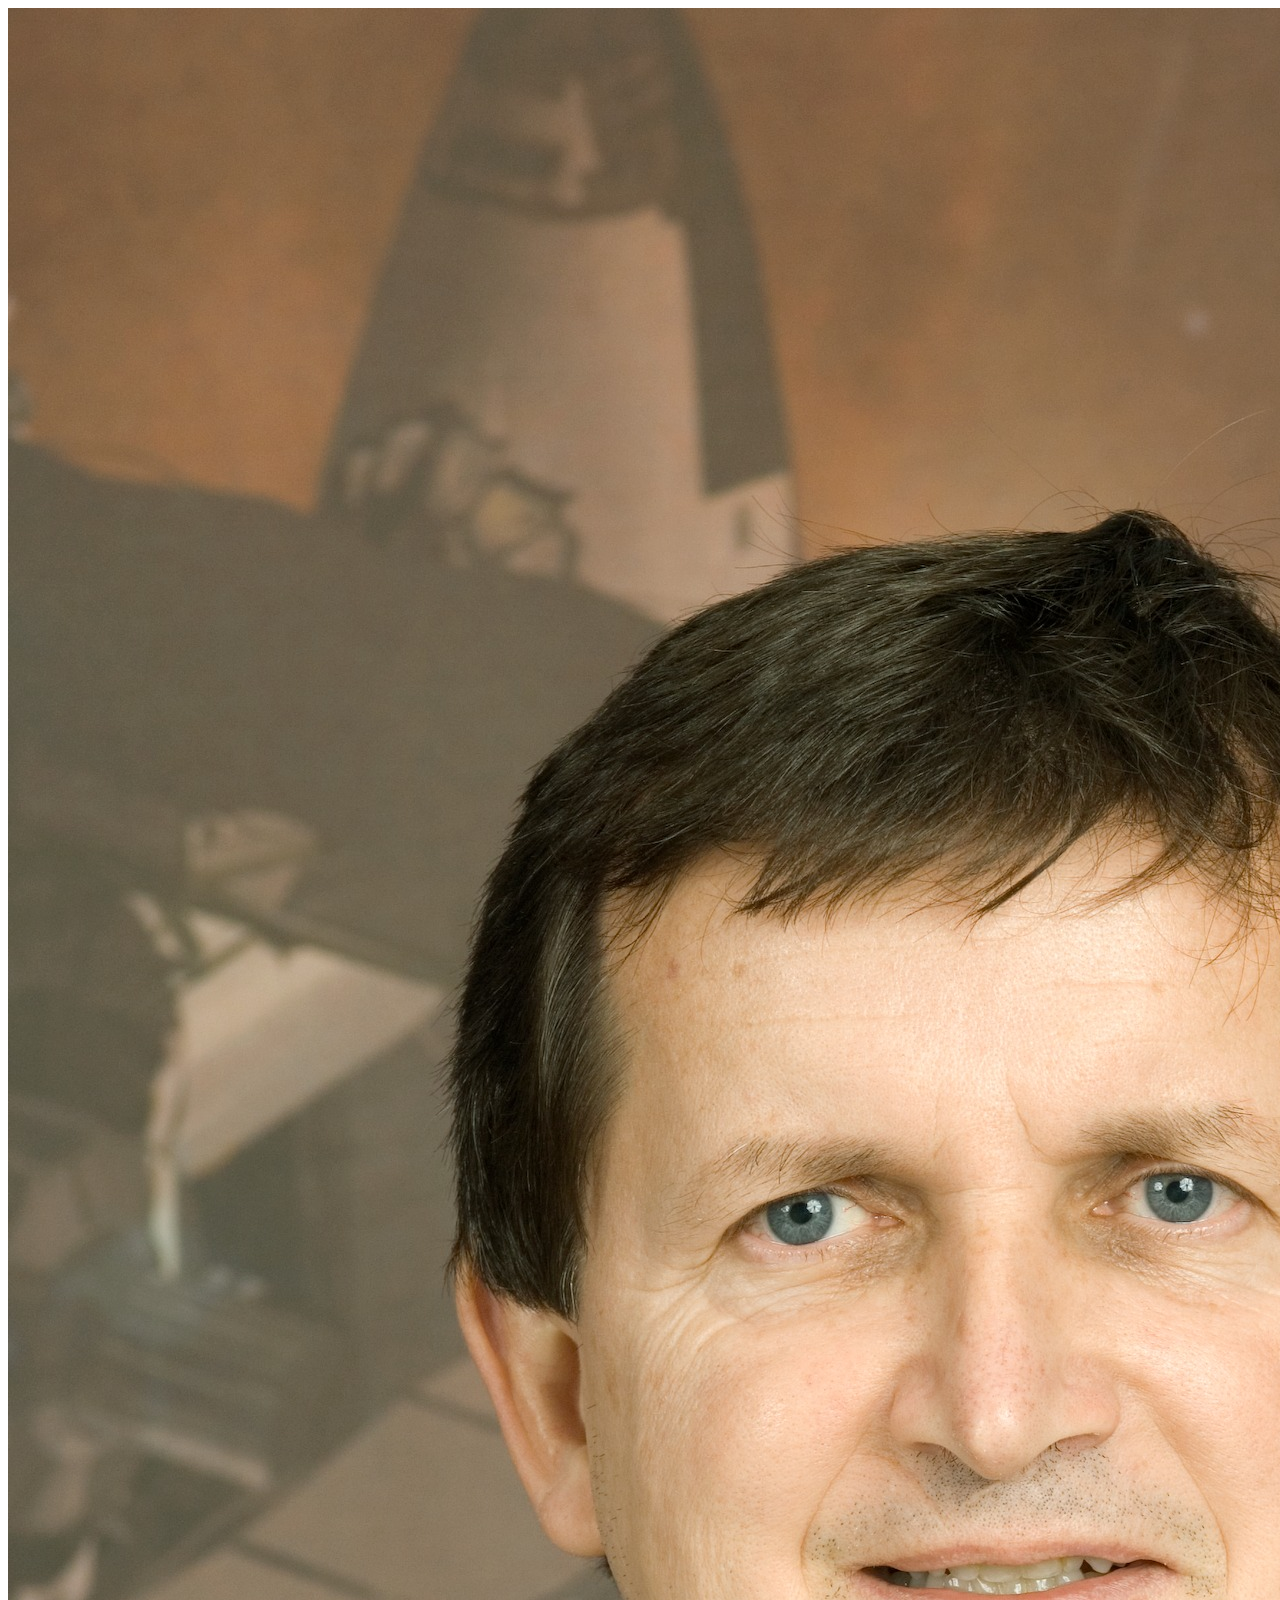
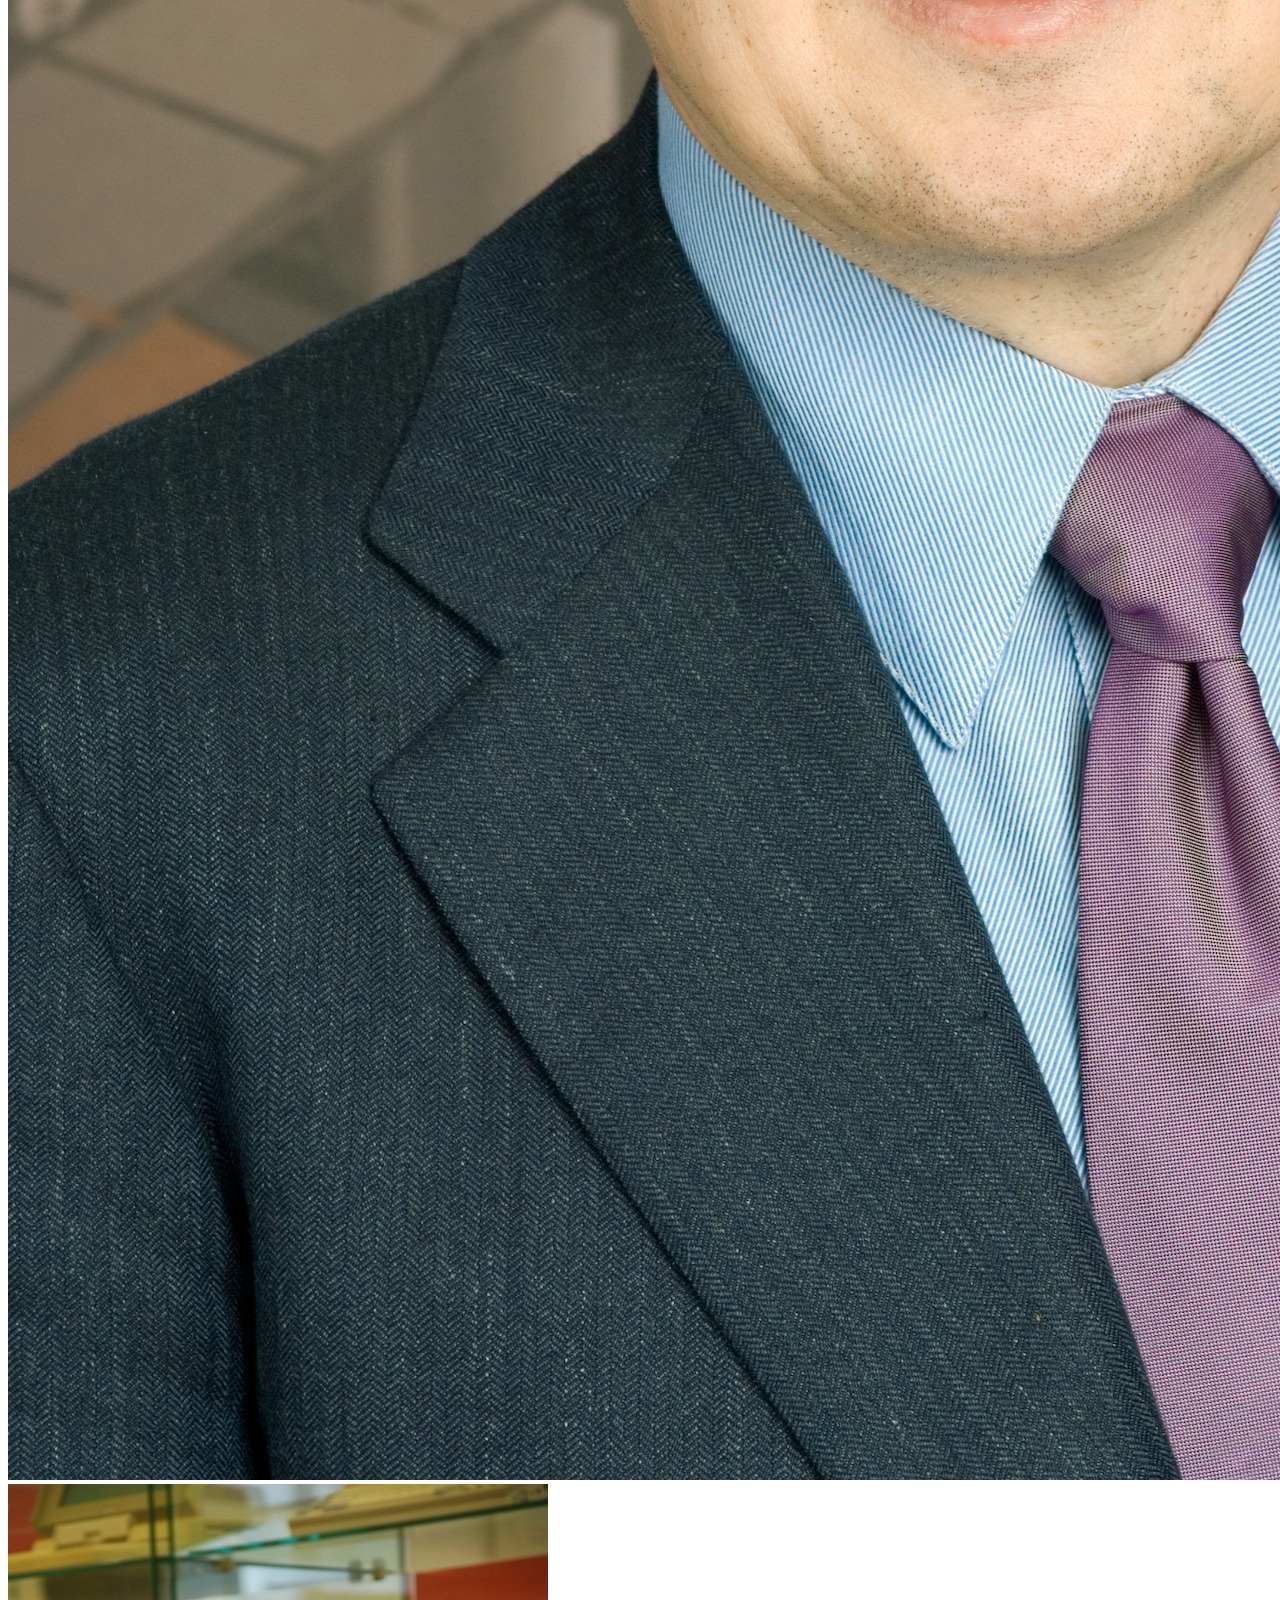
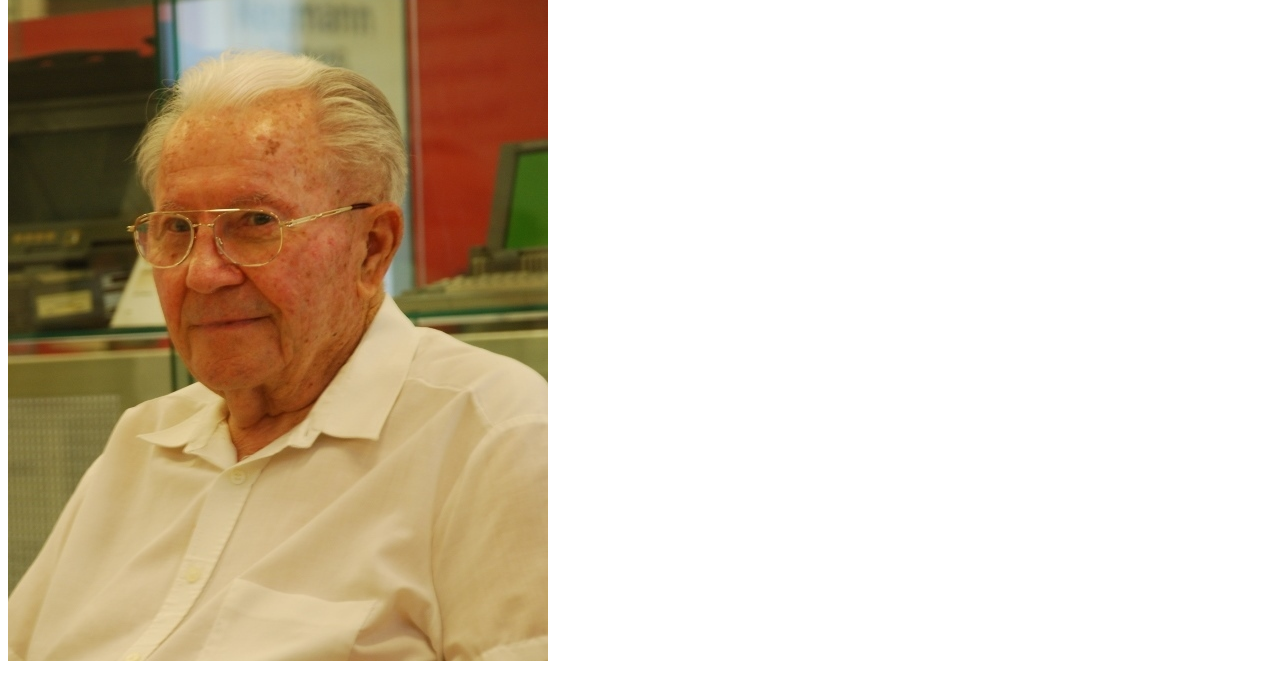
==== index.html @ 316556ae "Fő oldalak" ====
<!DOCTYPE html>
<html lang="hu">
<head>
    <meta charset="UTF-8">
    <meta http-equiv="X-UA-Compatible" content="IE=edge">
    <meta name="viewport" content="width=device-width, initial-scale=1.0">
    <title>Projekt</title>
</head>
<body>
    <div class="main">
        <div class="mainkep">
            <img src="img/Charles_simonyi.jpg" alt="">
        </div>
        <div class="mainkep">
            <img src="img/Muszka_Daniel.jpg" alt="">
        </div>
    </div>
</body>
</html>
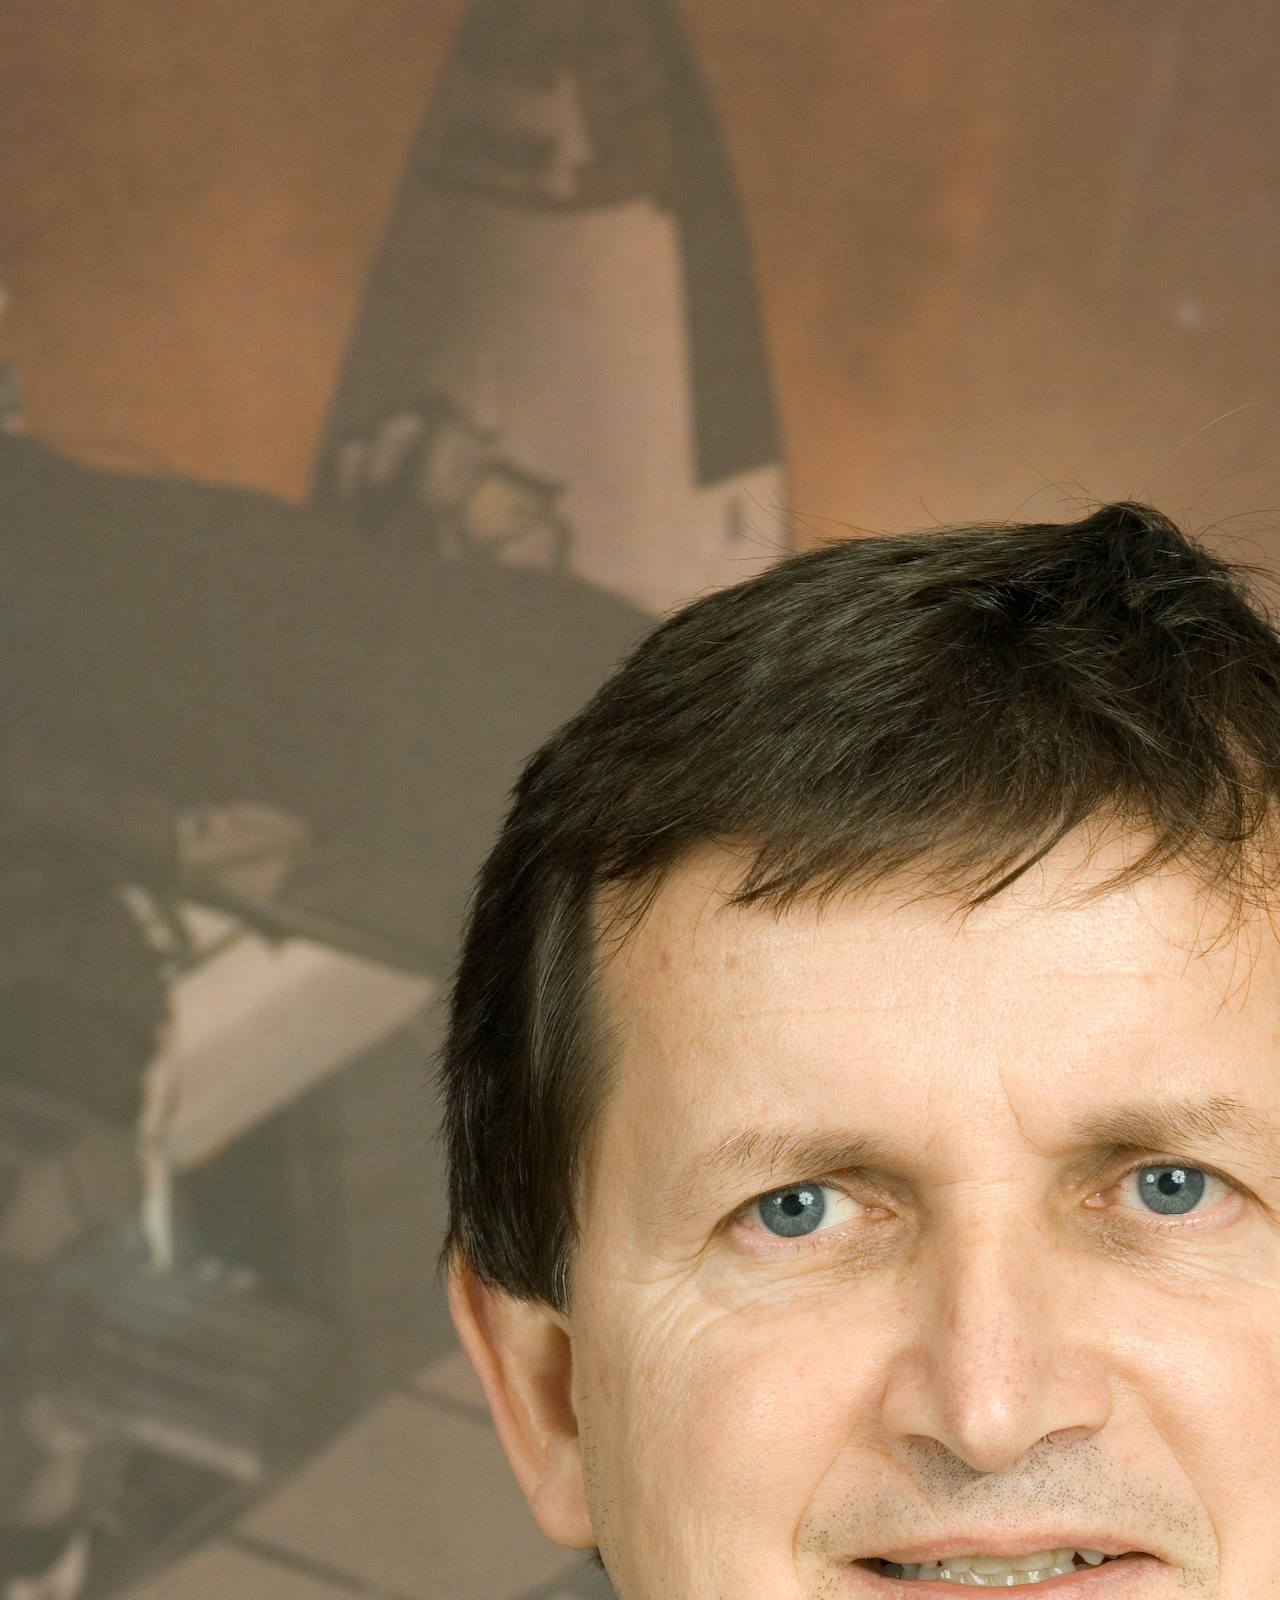
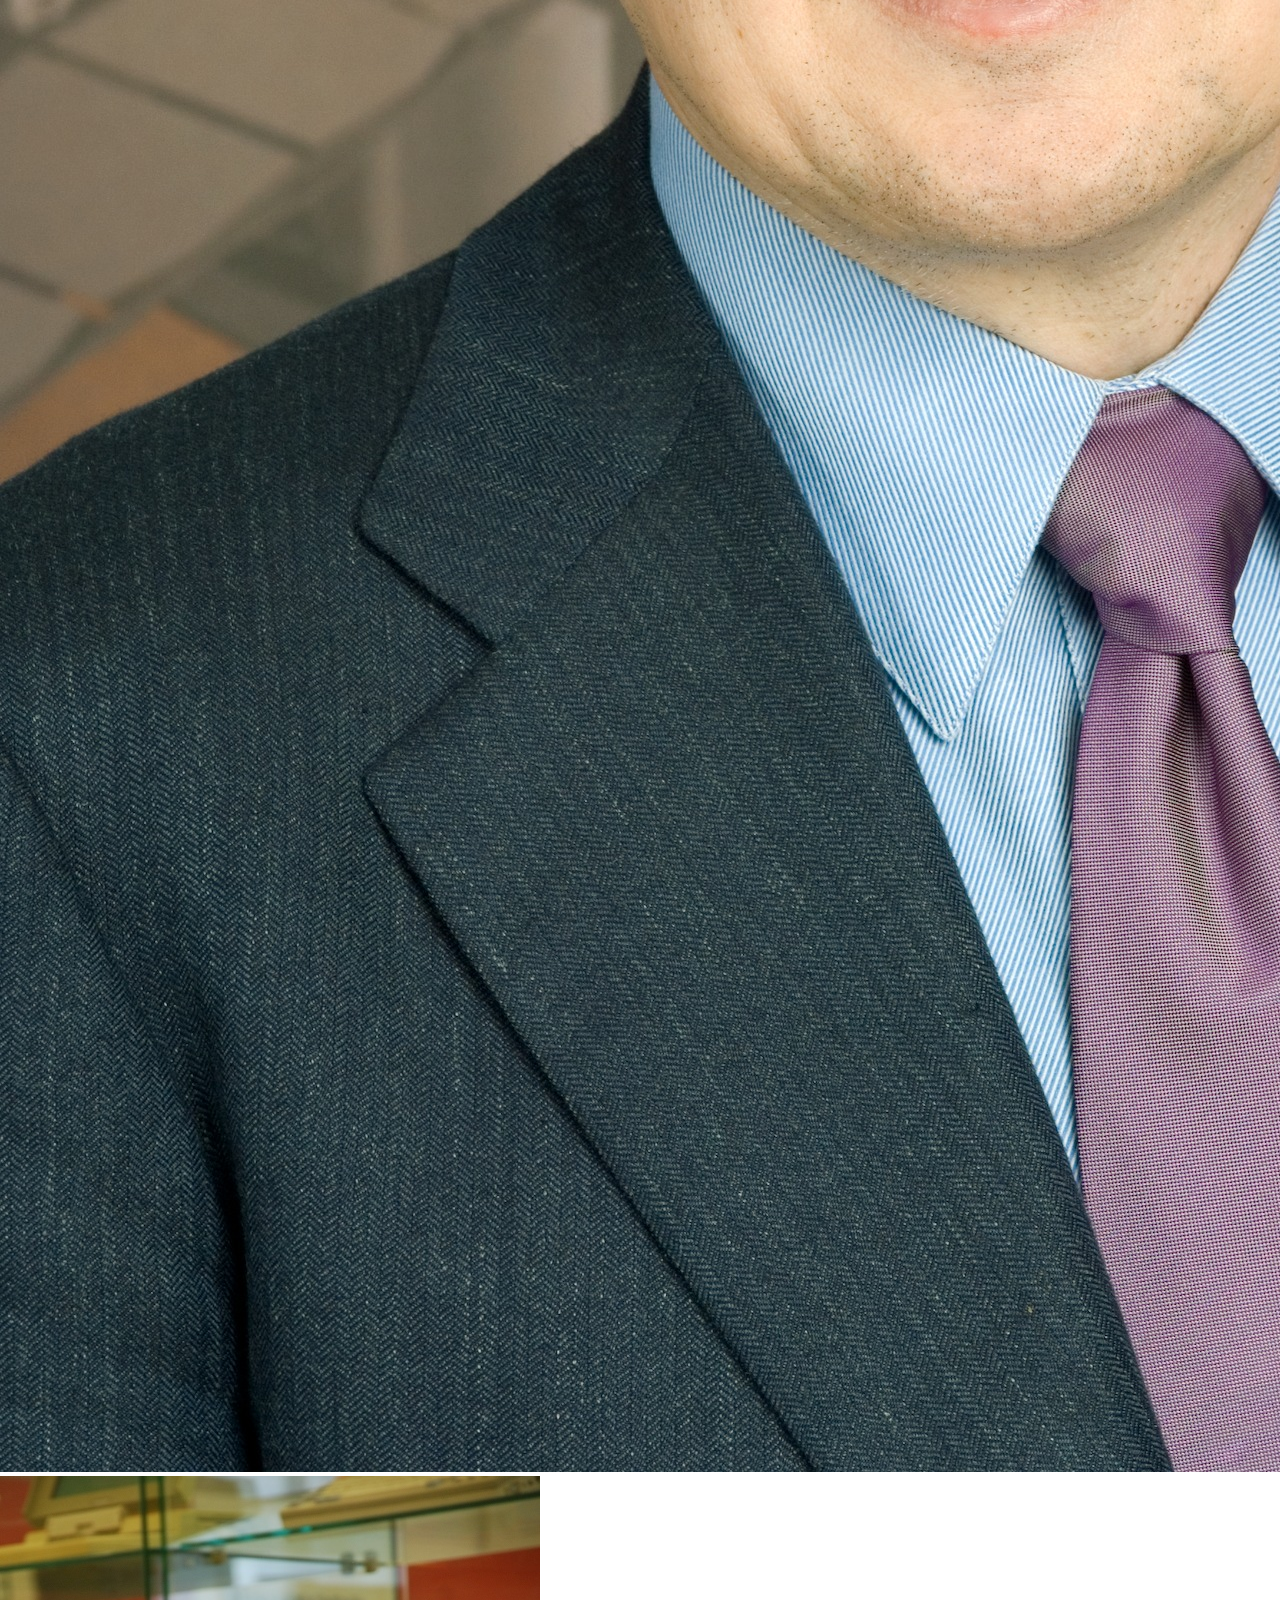
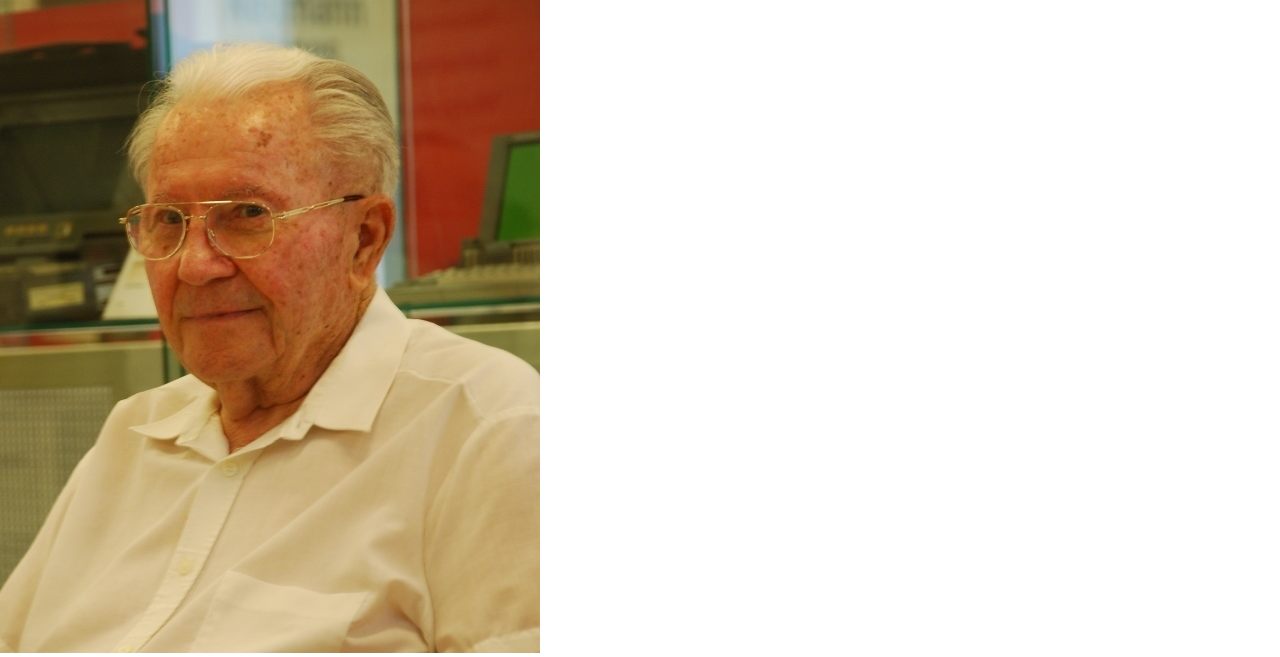
==== commit 5f0ef091: "asd" ====
--- a/index.html
+++ b/index.html
@@ -5,6 +5,7 @@
     <meta http-equiv="X-UA-Compatible" content="IE=edge">
     <meta name="viewport" content="width=device-width, initial-scale=1.0">
     <title>Projekt</title>
+    <link rel="stylesheet" href="style.css">
 </head>
 <body>
     <div class="main">
--- a/style.css
+++ b/style.css
@@ -0,0 +1,8 @@
+body{
+    margin: 0;
+}
+
+.mainkep{
+    width: 50%;
+    height: 100%;
+}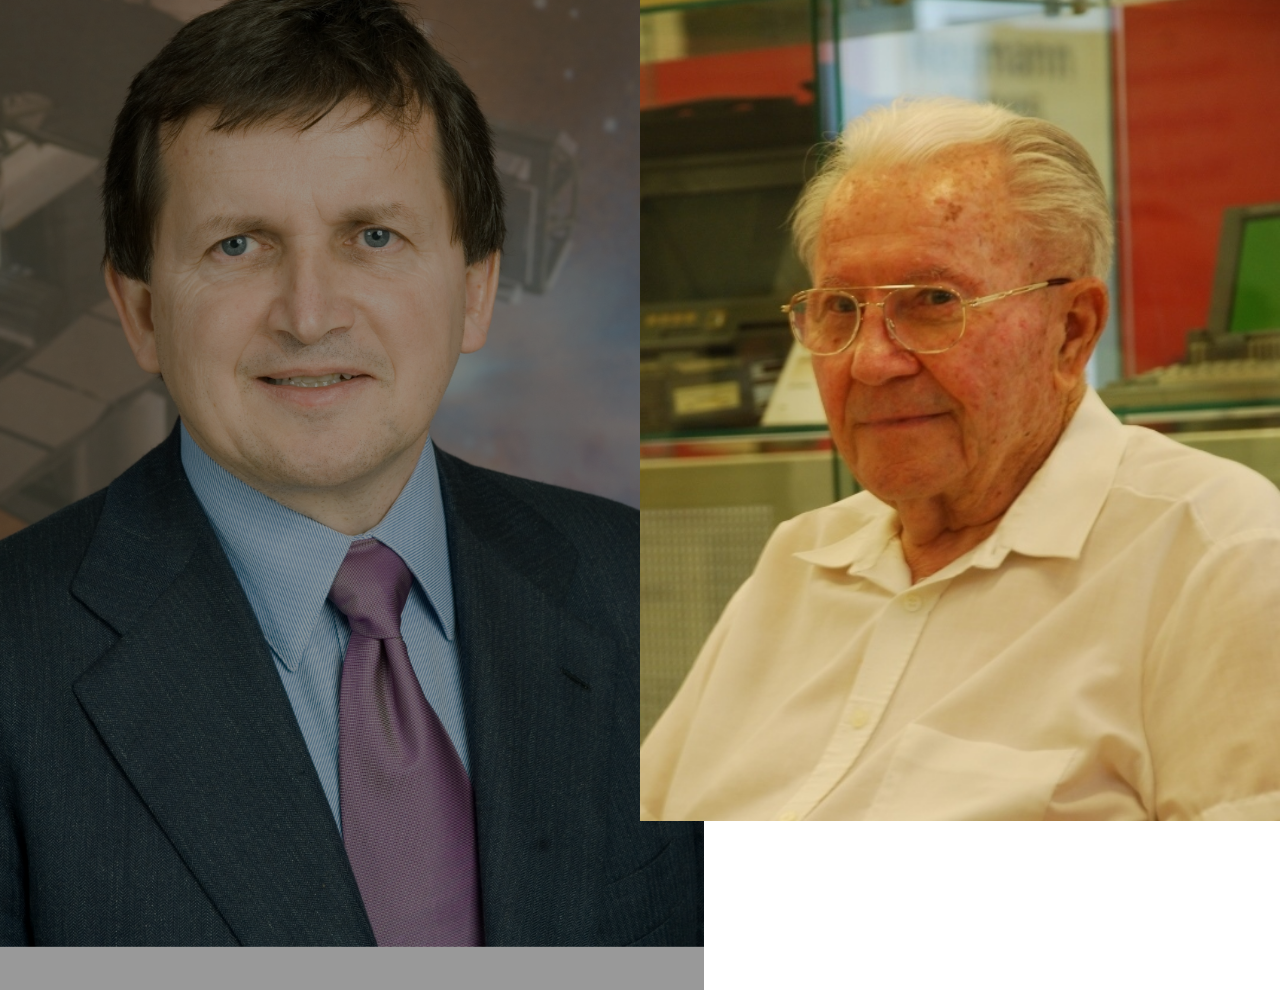
==== commit bfd01c17: "kep elhelyezes" ====
--- a/index.html
+++ b/index.html
@@ -8,13 +8,13 @@
     <link rel="stylesheet" href="style.css">
 </head>
 <body>
-    <div class="main">
-        <div class="mainkep">
-            <img src="img/Charles_simonyi.jpg" alt="">
+    <div id="lefthalf">
+        <div class="overlay">
+            
         </div>
-        <div class="mainkep">
-            <img src="img/Muszka_Daniel.jpg" alt="">
-        </div>
+    </div>
+    <div id="righthalf">
+        <div class="overlay"></div>
     </div>
 </body>
 </html>--- a/style.css
+++ b/style.css
@@ -2,7 +2,52 @@
     margin: 0;
 }
 
-.mainkep{
+.fejlec{
+    width: 100%;
+    height: 250px;
+    color: #2C3639;
+}
+
+#lefthalf{
+    background: url(img/Charles_simonyi.jpg);
+    background-size: cover;
+    background-repeat: no-repeat;
+    background-position-y: -100px;
     width: 50%;
+    position: absolute;
+    left: 0;
     height: 100%;
+}
+
+#righthalf{
+    background: url(img/Muszka_Daniel.jpg);
+    background-size: cover;
+    background-repeat: no-repeat;
+    background-position-y: -100px;
+    width: 50%;
+    position: absolute;
+    right: 0;
+    height: 100%;
+}
+
+.overlay{
+    width: 100%;
+    height: 100%;
+    position: absolute;
+    top: 0;
+    left: 0;
+    transition: 0.5s all ease-in-out;
+    overflow: hidden;
+    opacity: 0;
+    background-color: black;
+}
+
+#lefthalf:hover .overlay,
+#righthalf:hover .overlay{
+    opacity: 0.4;
+}
+
+#lefthalf:hover,
+#righthalf:hover {
+    transform: scale(1.2);
 }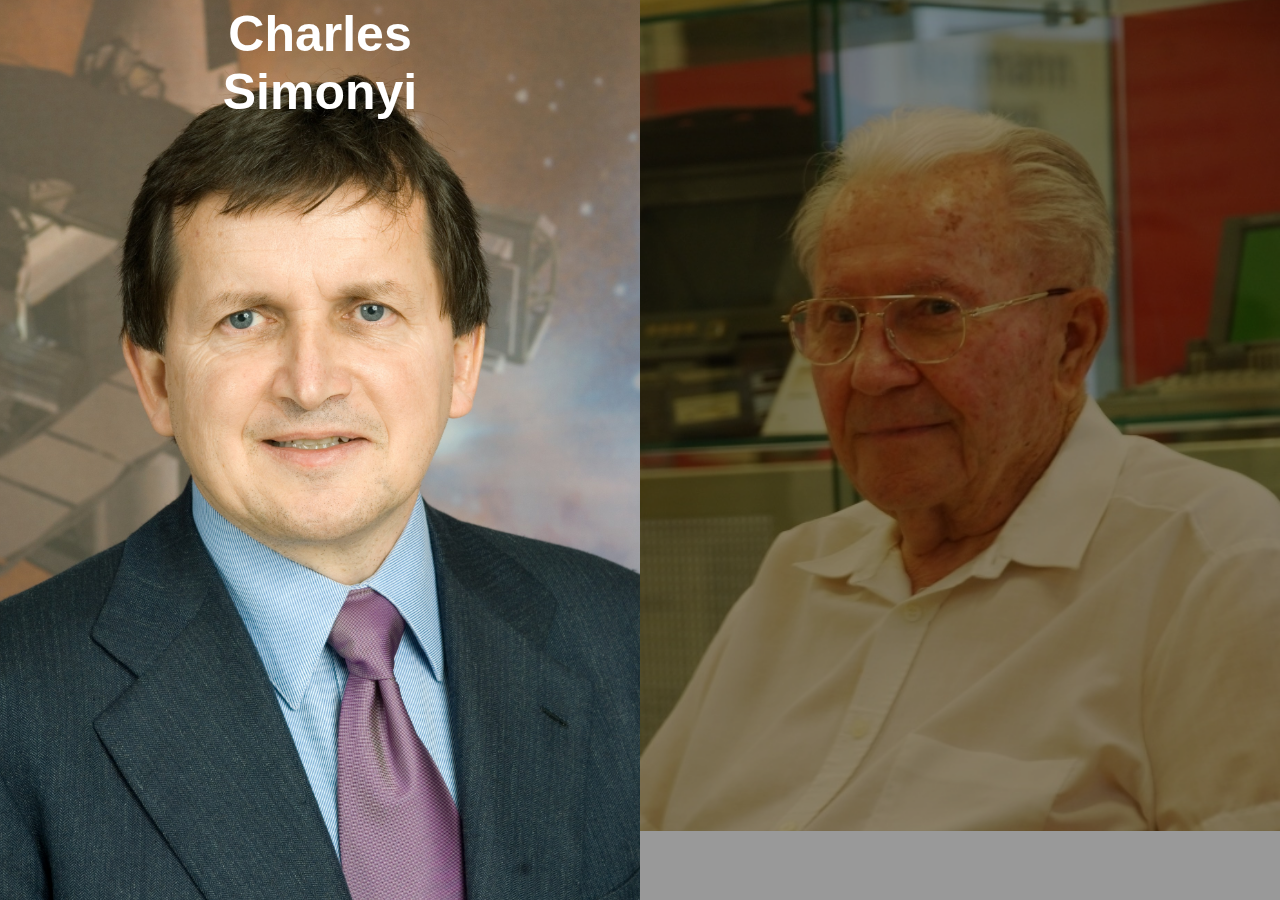
==== commit cd4da16a: "index.html kész" ====
--- a/index.html
+++ b/index.html
@@ -9,12 +9,18 @@
 </head>
 <body>
     <div id="lefthalf">
-        <div class="overlay">
-            
-        </div>
+        <img src="./img/Charles_simonyi.jpg" alt="Charles Simonyi">
+        <a href="./charles.html">
+            <div class="overlay"></div>
+            <div class="text">Charles Simonyi</div>
+        </a>
     </div>
     <div id="righthalf">
-        <div class="overlay"></div>
+        <img src="./img/Muszka_Daniel.jpg" alt="Muszka Dániel">
+        <a href="./muszka.html">
+            <div class="overlay"></div>
+            <div class="text">Muszka Dániel</div>
+        </a>
     </div>
 </body>
 </html>--- a/style.css
+++ b/style.css
@@ -8,26 +8,34 @@
     color: #2C3639;
 }
 
-#lefthalf{
-    background: url(img/Charles_simonyi.jpg);
-    background-size: cover;
-    background-repeat: no-repeat;
-    background-position-y: -100px;
+#lefthalf, #righthalf{
     width: 50%;
     position: absolute;
-    left: 0;
     height: 100%;
+    overflow: hidden;
+    cursor: pointer;
 }
 
-#righthalf{
-    background: url(img/Muszka_Daniel.jpg);
-    background-size: cover;
-    background-repeat: no-repeat;
-    background-position-y: -100px;
-    width: 50%;
-    position: absolute;
+#lefthalf {
+    left: 0;
+}
+
+#righthalf {
     right: 0;
-    height: 100%;
+}
+
+#lefthalf img, #righthalf img{
+    display: block;
+    width: 100%;
+    height: auto;
+    position: relative;
+    bottom: 50px;
+    transform: scale(1);
+    transition: 0.7s ease-in-out;
+}
+
+#righthalf img{
+    bottom: 90px;
 }
 
 .overlay{
@@ -36,18 +44,35 @@
     position: absolute;
     top: 0;
     left: 0;
-    transition: 0.5s all ease-in-out;
+    transition: 0.5s ease-in-out;
     overflow: hidden;
+    opacity: 0.4;
+    background-color: black;
+}
+
+.text{
+    font-family: 'Franklin Gothic Medium', 'Arial Narrow', Arial, sans-serif;
+    color: white;
+    position: absolute;
+    top: 7%;
+    left: 50%;
+    text-align: center;
+    transform: translate(-50%, -50%);
+    font-size: 50px;
+    font-weight: bold;
+    transition: 0.5s ease-in-out;
     opacity: 0;
-    background-color: black;
 }
 
 #lefthalf:hover .overlay,
 #righthalf:hover .overlay{
-    opacity: 0.4;
+    opacity: 0;
 }
 
-#lefthalf:hover,
-#righthalf:hover {
-    transform: scale(1.2);
+#lefthalf:hover img, #righthalf:hover img{
+    transform: scale(1.1);
+}
+
+#lefthalf:hover .text, #righthalf:hover .text{
+    opacity: 1;
 }